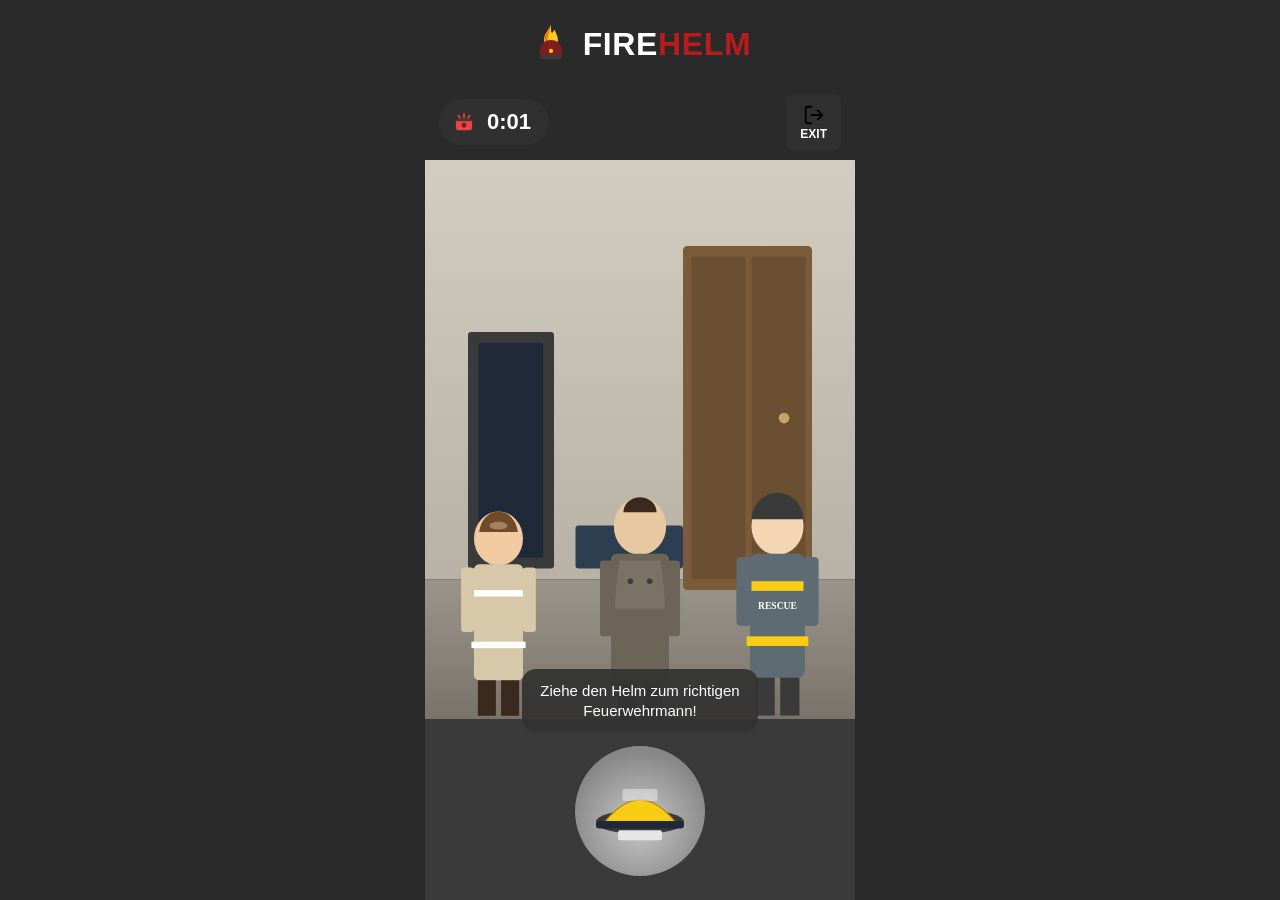
==== game.html @ 9e1a70ca "Initial FIREHELM Web AR prototype 5-page static site implementing the Figma flow as a timed drag-the" ====
<!DOCTYPE html>
<html lang="de">
<head>
  <meta charset="UTF-8">
  <meta name="viewport" content="width=device-width, initial-scale=1, viewport-fit=cover">
  <meta name="theme-color" content="#2a2a2a">
  <title>FIREHELM — Spiel</title>
  <link rel="stylesheet" href="css/theme.css">
  <link rel="stylesheet" href="css/layout.css">
  <link rel="stylesheet" href="css/game.css">
</head>
<body>
  <main class="page game-shell">
    <header class="brand-header">
      <img src="assets/icons/logo.svg" alt="" class="brand-header__logo">
      <div class="brand-header__wordmark"><span class="fire">FIRE</span><span class="helm">HELM</span></div>
    </header>

    <div class="game-hud">
      <div class="timer-chip">
        <img src="assets/icons/alarm.svg" alt="" class="timer-chip__icon">
        <span id="timer">0:00</span>
      </div>
      <button class="exit-btn" id="exit-btn">
        <img src="assets/icons/exit.svg" alt="" style="width:22px;height:22px;">
        <span>EXIT</span>
      </button>
    </div>

    <div class="scene" id="scene" style="background-image:url('assets/images/scene-bg.svg');">
      <div class="firefighter" data-id="third">
        <img src="assets/images/firefighter-third.svg" alt="" class="firefighter__sprite">
      </div>
      <div class="firefighter" data-id="vintage">
        <img src="assets/images/firefighter-vintage.svg" alt="" class="firefighter__sprite">
      </div>
      <div class="firefighter" data-id="modern">
        <img src="assets/images/firefighter-modern.svg" alt="" class="firefighter__sprite">
      </div>
      <div class="korrekt-banner" id="korrekt" hidden>KORREKT</div>
    </div>

    <div class="dock" id="dock">
      <div class="dock__caption">Ziehe den Helm zum richtigen<br>Feuerwehrmann!</div>
      <div class="draggable" id="draggable">
        <img id="drag-thumb" src="assets/images/helm_gelb.svg" alt="">
      </div>
    </div>

    <div class="weiter-bar" id="weiter-bar" hidden>
      <button class="btn-primary" id="weiter-btn">WEITER</button>
    </div>
  </main>

  <div class="modal-backdrop" id="infobox" hidden>
    <div class="infobox">
      <h2 id="info-title"></h2>
      <dl id="info-rows"></dl>
      <a id="info-ar" rel="ar" href="" class="ar-cta">
        <img src="" alt="" style="display:none;">
        In AR ansehen
      </a>
      <button class="btn-secondary" style="width:100%;margin-top:12px;font-size:15px;padding:10px;" onclick="document.getElementById('infobox').hidden=true;">Schließen</button>
    </div>
  </div>

  <div class="modal-backdrop" id="leave-modal" hidden>
    <div class="modal">
      <h2>Willst du das Spiel<br>wirklich abbrechen?</h2>
      <div class="modal-actions">
        <button class="btn-primary" id="leave-confirm">BESTÄTIGEN</button>
        <button class="btn-secondary" id="leave-cancel">ABBRECHEN</button>
      </div>
    </div>
  </div>

  <script type="module" src="js/game.js"></script>
</body>
</html>
---- css/theme.css ----
:root {
  --bg: #2a2a2a;
  --surface: #3a3a3a;
  --surface-2: #4a4a4a;
  --text: #ffffff;
  --text-muted: #b0b0b0;
  --primary: #b91c1c;
  --primary-hover: #991b1b;
  --accent-yellow: #facc15;
  --accent-bronze: #c08a3e;
  --success: #22c55e;
  --radius-sm: 8px;
  --radius-md: 14px;
  --radius-lg: 22px;
  --shadow-md: 0 4px 16px rgba(0, 0, 0, 0.4);
  --font-sans: -apple-system, BlinkMacSystemFont, "Segoe UI", Roboto, "Helvetica Neue", Arial, sans-serif;
}

* {
  box-sizing: border-box;
  margin: 0;
  padding: 0;
}

html, body {
  height: 100%;
  background: var(--bg);
  color: var(--text);
  font-family: var(--font-sans);
  -webkit-font-smoothing: antialiased;
  overscroll-behavior: none;
}

body {
  min-height: 100dvh;
  display: flex;
  flex-direction: column;
}

button {
  font-family: inherit;
  font-weight: 700;
  border: none;
  cursor: pointer;
  color: var(--text);
  background: var(--surface);
  border-radius: var(--radius-md);
  padding: 16px 24px;
  font-size: 18px;
  transition: transform 0.08s ease, background 0.15s ease;
}

button:active {
  transform: scale(0.97);
}

.btn-primary {
  background: var(--primary);
  font-size: 22px;
  letter-spacing: 0.04em;
}

.btn-primary:hover {
  background: var(--primary-hover);
}

.btn-secondary {
  background: var(--surface-2);
}

a {
  color: inherit;
  text-decoration: none;
}

input[type="text"] {
  font-family: inherit;
  font-size: 18px;
  padding: 18px 20px;
  background: transparent;
  border: 1.5px solid var(--text-muted);
  border-radius: var(--radius-md);
  color: var(--text);
  width: 100%;
  outline: none;
}

input[type="text"]:focus {
  border-color: var(--text);
}
---- css/layout.css ----
.page {
  flex: 1;
  display: flex;
  flex-direction: column;
  width: 100%;
  max-width: 430px;
  margin: 0 auto;
  background: var(--bg);
}

.brand-header {
  display: flex;
  align-items: center;
  justify-content: center;
  gap: 10px;
  padding: 22px 16px 18px;
  background: var(--bg);
}

.brand-header__logo {
  width: 44px;
  height: 44px;
}

.brand-header__wordmark {
  font-size: 32px;
  font-weight: 900;
  letter-spacing: 0.02em;
}

.brand-header__wordmark .fire { color: var(--text); }
.brand-header__wordmark .helm { color: var(--primary); }

.page-content {
  flex: 1;
  display: flex;
  flex-direction: column;
  padding: 0 20px 24px;
}

.page-actions {
  padding: 16px 20px 28px;
}

.page-actions .btn-primary {
  width: 100%;
}

.modal-backdrop {
  position: fixed;
  inset: 0;
  background: rgba(0, 0, 0, 0.7);
  display: flex;
  align-items: center;
  justify-content: center;
  padding: 20px;
  z-index: 100;
}

.modal-backdrop[hidden] {
  display: none;
}

.modal {
  background: var(--surface);
  border-radius: var(--radius-lg);
  padding: 28px 24px;
  width: 100%;
  max-width: 380px;
  box-shadow: var(--shadow-md);
}

.modal h2 {
  font-size: 22px;
  font-weight: 800;
  margin-bottom: 18px;
  text-align: center;
  line-height: 1.25;
}

.modal-actions {
  display: flex;
  gap: 12px;
  margin-top: 22px;
}

.modal-actions button {
  flex: 1;
  padding: 14px 12px;
  font-size: 16px;
}

.text-link {
  color: var(--text-muted);
  font-size: 14px;
  text-align: center;
  display: block;
  padding: 12px;
  text-decoration: underline;
}
---- css/game.css ----
/* Home — leaderboard */
.tagline {
  text-align: center;
  font-size: 14px;
  color: var(--text-muted);
  margin-top: -4px;
  margin-bottom: 8px;
}

.leaderboard {
  background: transparent;
  padding: 0 8px;
}

.leaderboard h1 {
  text-align: center;
  font-size: 26px;
  font-weight: 800;
  margin: 12px 0 6px;
}

.leaderboard__list {
  list-style: none;
  margin: 14px auto 18px;
  padding: 0;
  display: grid;
  gap: 6px;
  max-width: 280px;
}

.leaderboard__list li {
  display: grid;
  grid-template-columns: 32px 1fr;
  align-items: baseline;
  font-size: 18px;
  font-weight: 700;
  gap: 6px;
}

.leaderboard__list li .rank {
  text-align: right;
  color: var(--text);
}

.leaderboard__list li.you .name { color: var(--text); }
.leaderboard__list li:nth-child(1) .name { color: var(--accent-yellow); }
.leaderboard__list li:nth-child(2) .name { color: var(--text-muted); }
.leaderboard__list li:nth-child(3) .name { color: var(--accent-bronze); }

.tagline-strong {
  text-align: center;
  margin: 22px 0 14px;
  color: var(--text-muted);
  font-size: 15px;
}

/* Intro */
.intro-stage {
  position: relative;
  flex: 1;
  background: #1a1a1a;
  background-size: cover;
  background-position: center;
  display: flex;
  align-items: flex-end;
  justify-content: center;
  padding: 24px 20px 28px;
  min-height: 540px;
}

.intro-card {
  background: rgba(20, 20, 20, 0.78);
  backdrop-filter: blur(6px);
  border-radius: var(--radius-lg);
  padding: 22px 24px;
  text-align: center;
  width: 100%;
  font-size: 18px;
  line-height: 1.45;
}

.intro-card p { margin-bottom: 12px; font-weight: 600; }
.intro-card p:last-child { margin-bottom: 0; }

/* Game */
.game-shell {
  flex: 1;
  display: flex;
  flex-direction: column;
  position: relative;
  user-select: none;
}

.game-hud {
  display: flex;
  align-items: center;
  justify-content: space-between;
  padding: 10px 14px;
  position: relative;
  z-index: 5;
}

.timer-chip {
  display: inline-flex;
  align-items: center;
  gap: 10px;
  background: rgba(50, 50, 50, 0.8);
  padding: 10px 18px 10px 12px;
  border-radius: 999px;
  font-weight: 800;
  font-size: 22px;
  font-variant-numeric: tabular-nums;
}

.timer-chip__icon { width: 26px; height: 26px; }

.exit-btn {
  background: rgba(50, 50, 50, 0.8);
  padding: 10px 14px;
  border-radius: var(--radius-sm);
  font-weight: 800;
  font-size: 12px;
  display: flex;
  flex-direction: column;
  align-items: center;
  gap: 2px;
  line-height: 1;
}

.exit-btn svg { width: 22px; height: 22px; }

.scene {
  position: relative;
  flex: 1;
  background: #1a1a1a;
  background-size: cover;
  background-position: center;
  min-height: 480px;
  overflow: hidden;
}

.firefighter {
  position: absolute;
  bottom: 0;
  width: 30%;
  display: flex;
  flex-direction: column;
  align-items: center;
  pointer-events: none;
}

.firefighter[data-id="modern"]  { right: 2%;  width: 32%; }
.firefighter[data-id="vintage"] { left: 34%;  width: 32%; }
.firefighter[data-id="third"]   { left: 2%;   width: 30%; }

.firefighter__sprite {
  width: 100%;
  display: block;
}

.placed-item {
  position: absolute;
  width: 28%;
  pointer-events: auto;
  z-index: 3;
}

.placed-item__info-btn {
  position: absolute;
  top: -10px;
  right: -10px;
  background: rgba(0, 0, 0, 0.85);
  width: 36px;
  height: 36px;
  border-radius: 50%;
  display: flex;
  align-items: center;
  justify-content: center;
  border: 2px solid var(--text);
  font-weight: 900;
  font-style: italic;
  font-family: Georgia, serif;
}

.placed-item__info-btn svg { width: 18px; height: 18px; color: var(--text); }

.dock {
  background: var(--surface);
  padding: 14px 20px 24px;
  display: flex;
  flex-direction: column;
  gap: 14px;
  align-items: center;
  position: relative;
  z-index: 2;
}

.dock__caption {
  background: rgba(50, 50, 50, 0.92);
  border-radius: var(--radius-md);
  padding: 12px 18px;
  text-align: center;
  font-size: 15px;
  line-height: 1.3;
  margin: -64px auto 0;
  position: relative;
  width: max-content;
  max-width: 100%;
}

.draggable {
  width: 130px;
  height: 130px;
  border-radius: 50%;
  background: radial-gradient(circle at 50% 60%, #c8c8c8 0%, #888 70%);
  display: flex;
  align-items: center;
  justify-content: center;
  touch-action: none;
  -webkit-user-drag: none;
  user-select: none;
}

.draggable img {
  width: 110px;
  height: 110px;
  object-fit: contain;
  pointer-events: none;
}

.draggable.dragging {
  position: fixed;
  z-index: 50;
  pointer-events: none;
  transform: translate(-50%, -50%) scale(1.05);
}

.draggable.shake {
  animation: shake 0.35s;
}

@keyframes shake {
  0%, 100% { transform: translateX(0); }
  20% { transform: translateX(-10px); }
  40% { transform: translateX(10px); }
  60% { transform: translateX(-6px); }
  80% { transform: translateX(6px); }
}

.korrekt-banner {
  position: absolute;
  top: 50%;
  left: 0;
  right: 0;
  transform: translateY(-50%);
  background: rgba(34, 197, 94, 0.25);
  text-align: center;
  padding: 28px 0;
  font-size: 56px;
  font-weight: 900;
  letter-spacing: 0.06em;
  color: var(--success);
  text-shadow: 0 0 18px rgba(34, 197, 94, 0.5);
  z-index: 4;
}

.korrekt-banner[hidden] { display: none; }

.weiter-bar {
  background: var(--surface);
  padding: 14px 20px 24px;
}

.weiter-bar[hidden] { display: none; }

.weiter-bar .btn-primary { width: 100%; }

/* Infobox modal */
.infobox {
  background: var(--text);
  color: #111;
  border-radius: var(--radius-lg);
  padding: 26px 24px;
  width: 100%;
  max-width: 380px;
}

.infobox h2 {
  font-size: 22px;
  font-weight: 900;
  margin-bottom: 14px;
  text-align: left;
  color: #111;
}

.infobox dl {
  display: grid;
  gap: 10px;
  font-size: 16px;
  line-height: 1.4;
  margin-bottom: 18px;
}

.infobox dt { font-weight: 800; display: inline; }
.infobox dd { display: inline; margin-left: 6px; }
.infobox .row { display: block; }

.infobox .ar-cta {
  display: block;
  width: 100%;
  background: var(--primary);
  color: var(--text);
  text-align: center;
  padding: 14px;
  border-radius: var(--radius-md);
  font-weight: 800;
  margin-top: 8px;
}

/* Finish */
.finish {
  flex: 1;
  display: flex;
  flex-direction: column;
  align-items: center;
  justify-content: center;
  padding: 24px;
  text-align: center;
  gap: 18px;
}

.finish__title {
  font-size: 46px;
  font-weight: 900;
  line-height: 1.05;
}

.finish__trophy { font-size: 64px; }

.finish__label {
  font-size: 12px;
  letter-spacing: 0.18em;
  color: var(--text-muted);
}

.finish__time {
  font-size: 56px;
  font-weight: 900;
  font-variant-numeric: tabular-nums;
}

.finish__rank {
  font-size: 56px;
  font-weight: 900;
  color: var(--accent-yellow);
}

.finish .btn-primary {
  width: 100%;
  margin-top: 24px;
  font-size: 18px;
  line-height: 1.2;
}

/* Models showroom */
.models-grid {
  display: grid;
  gap: 18px;
  padding: 0 4px 24px;
}

.model-card {
  background: var(--surface);
  border-radius: var(--radius-lg);
  overflow: hidden;
  display: flex;
  flex-direction: column;
}

.model-card__poster {
  background: #1a1a1a;
  aspect-ratio: 4 / 3;
  display: flex;
  align-items: center;
  justify-content: center;
  font-size: 64px;
}

.model-card__body { padding: 18px 20px 20px; }
.model-card__title { font-size: 20px; font-weight: 800; margin-bottom: 4px; }
.model-card__desc { font-size: 14px; color: var(--text-muted); margin-bottom: 14px; line-height: 1.4; }

.model-card__ar {
  display: block;
  background: var(--primary);
  color: var(--text);
  text-align: center;
  padding: 14px;
  border-radius: var(--radius-md);
  font-weight: 800;
  font-size: 16px;
}
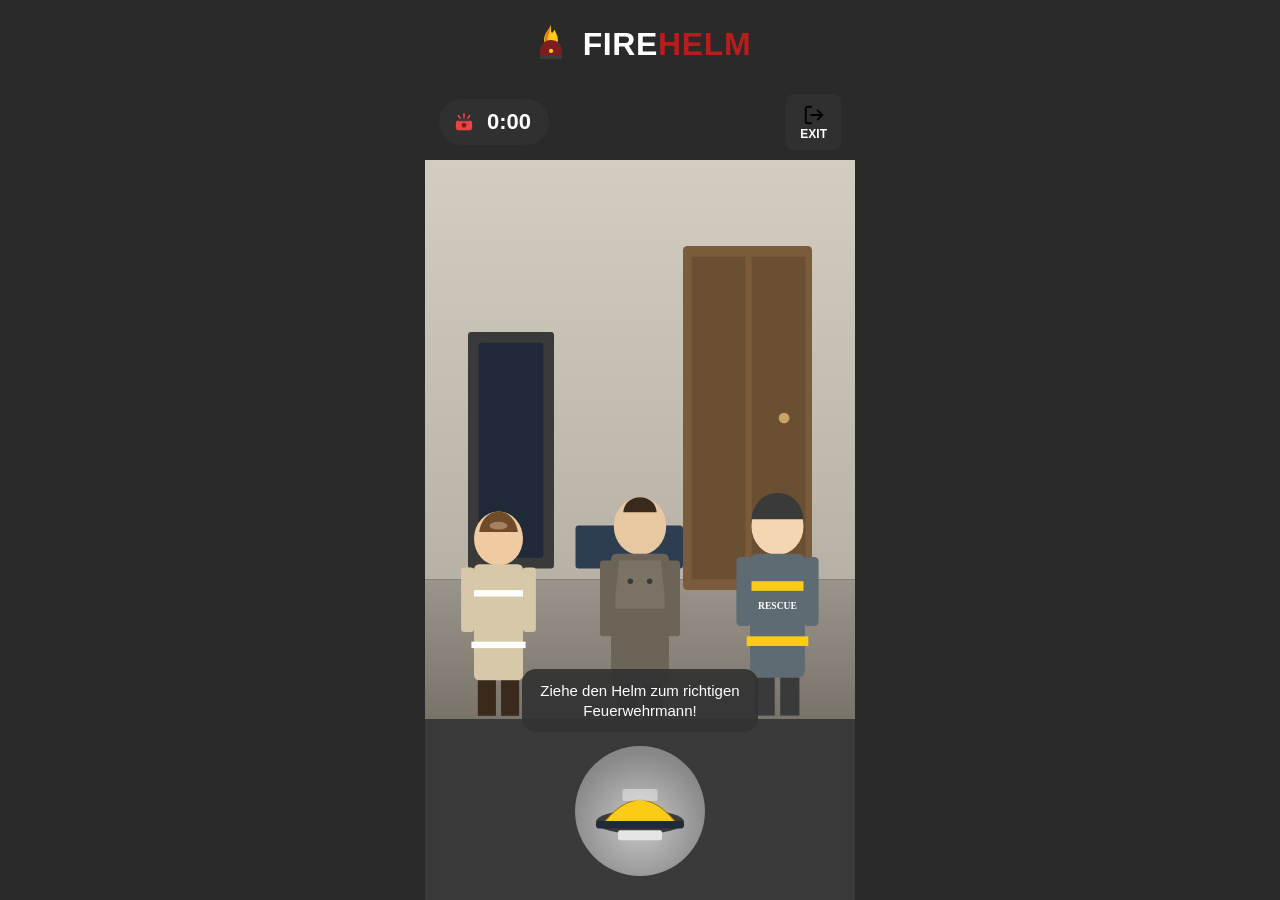
==== commit 1d9e82c9: "Render real 3D models inline + scrollable 20-entry leaderboard Adds a Three.js USDZLoader-based view" ====
--- a/game.html
+++ b/game.html
@@ -8,6 +8,14 @@
   <link rel="stylesheet" href="css/theme.css">
   <link rel="stylesheet" href="css/layout.css">
   <link rel="stylesheet" href="css/game.css">
+  <script type="importmap">
+    {
+      "imports": {
+        "three": "https://unpkg.com/three@0.160.0/build/three.module.js",
+        "three/addons/": "https://unpkg.com/three@0.160.0/examples/jsm/"
+      }
+    }
+  </script>
 </head>
 <body>
   <main class="page game-shell">
--- a/css/game.css
+++ b/css/game.css
@@ -22,11 +22,21 @@
 .leaderboard__list {
   list-style: none;
   margin: 14px auto 18px;
-  padding: 0;
+  padding: 4px 8px;
   display: grid;
   gap: 6px;
   max-width: 280px;
-}
+  max-height: 280px;
+  overflow-y: auto;
+  scrollbar-width: thin;
+  scrollbar-color: var(--surface-2) transparent;
+  mask-image: linear-gradient(to bottom, transparent 0, #000 14px, #000 calc(100% - 18px), transparent 100%);
+  -webkit-mask-image: linear-gradient(to bottom, transparent 0, #000 14px, #000 calc(100% - 18px), transparent 100%);
+}
+
+.leaderboard__list::-webkit-scrollbar { width: 6px; }
+.leaderboard__list::-webkit-scrollbar-thumb { background: var(--surface-2); border-radius: 3px; }
+.leaderboard__list::-webkit-scrollbar-track { background: transparent; }
 
 .leaderboard__list li {
   display: grid;
@@ -386,6 +396,43 @@
   font-size: 64px;
 }
 
+.model-card__viewer {
+  background: linear-gradient(160deg, #1f1f1f 0%, #111 100%);
+  aspect-ratio: 1 / 1;
+  display: flex;
+  align-items: center;
+  justify-content: center;
+  position: relative;
+  overflow: hidden;
+}
+
+.model-card__viewer canvas {
+  width: 100% !important;
+  height: 100% !important;
+  display: block;
+  touch-action: none;
+}
+
+.viewer-loading {
+  display: flex;
+  flex-direction: column;
+  align-items: center;
+  gap: 10px;
+  color: var(--text-muted);
+  font-size: 13px;
+}
+
+.spinner {
+  width: 28px;
+  height: 28px;
+  border: 3px solid var(--surface-2);
+  border-top-color: var(--primary);
+  border-radius: 50%;
+  animation: spin 0.85s linear infinite;
+}
+
+@keyframes spin { to { transform: rotate(360deg); } }
+
 .model-card__body { padding: 18px 20px 20px; }
 .model-card__title { font-size: 20px; font-weight: 800; margin-bottom: 4px; }
 .model-card__desc { font-size: 14px; color: var(--text-muted); margin-bottom: 14px; line-height: 1.4; }
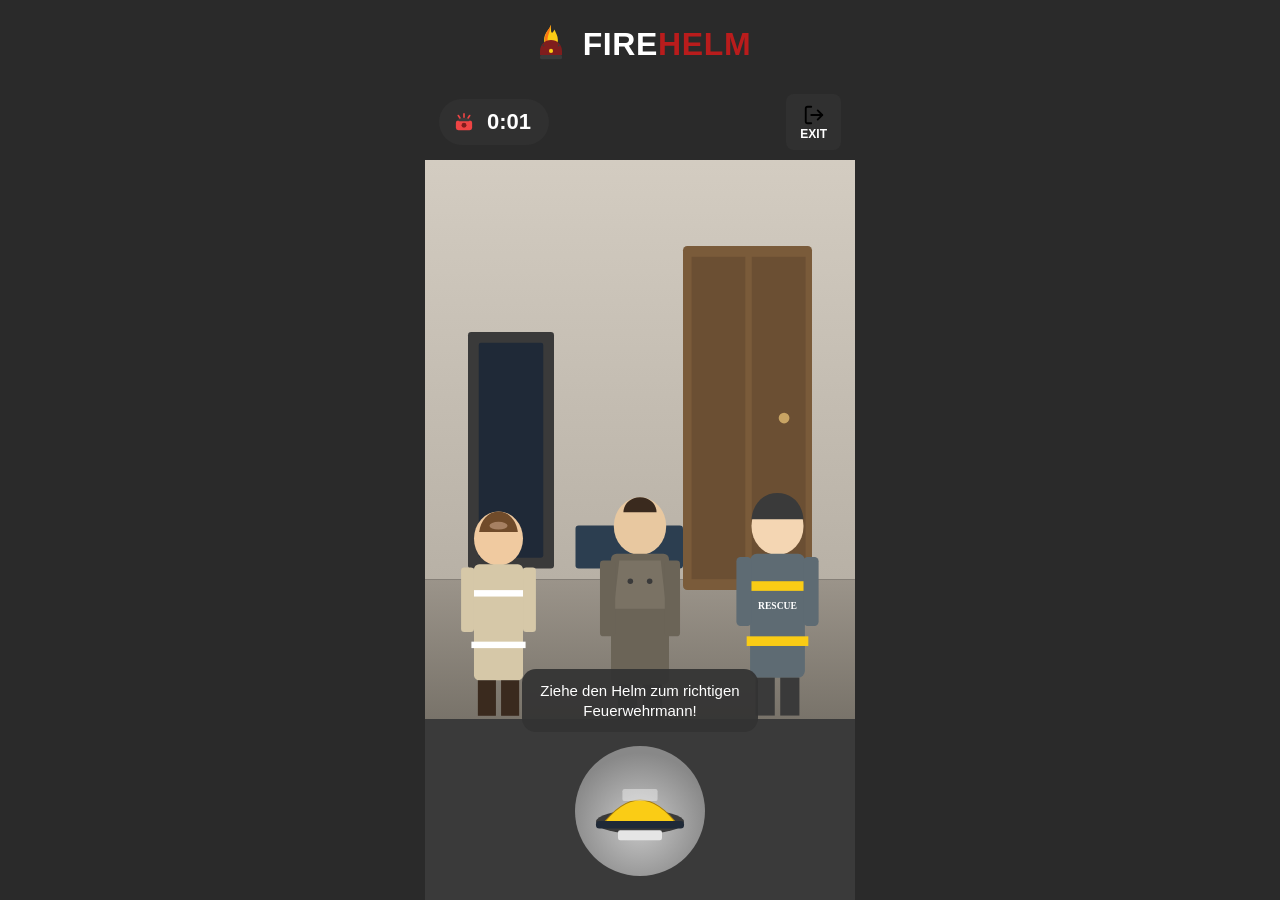
==== commit bd6f537e: "Revert broken inline USDZ viewers; add Blender GLB export script Three.js USDZLoader does not reliab" ====
--- a/game.html
+++ b/game.html
@@ -8,14 +8,6 @@
   <link rel="stylesheet" href="css/theme.css">
   <link rel="stylesheet" href="css/layout.css">
   <link rel="stylesheet" href="css/game.css">
-  <script type="importmap">
-    {
-      "imports": {
-        "three": "https://unpkg.com/three@0.160.0/build/three.module.js",
-        "three/addons/": "https://unpkg.com/three@0.160.0/examples/jsm/"
-      }
-    }
-  </script>
 </head>
 <body>
   <main class="page game-shell">
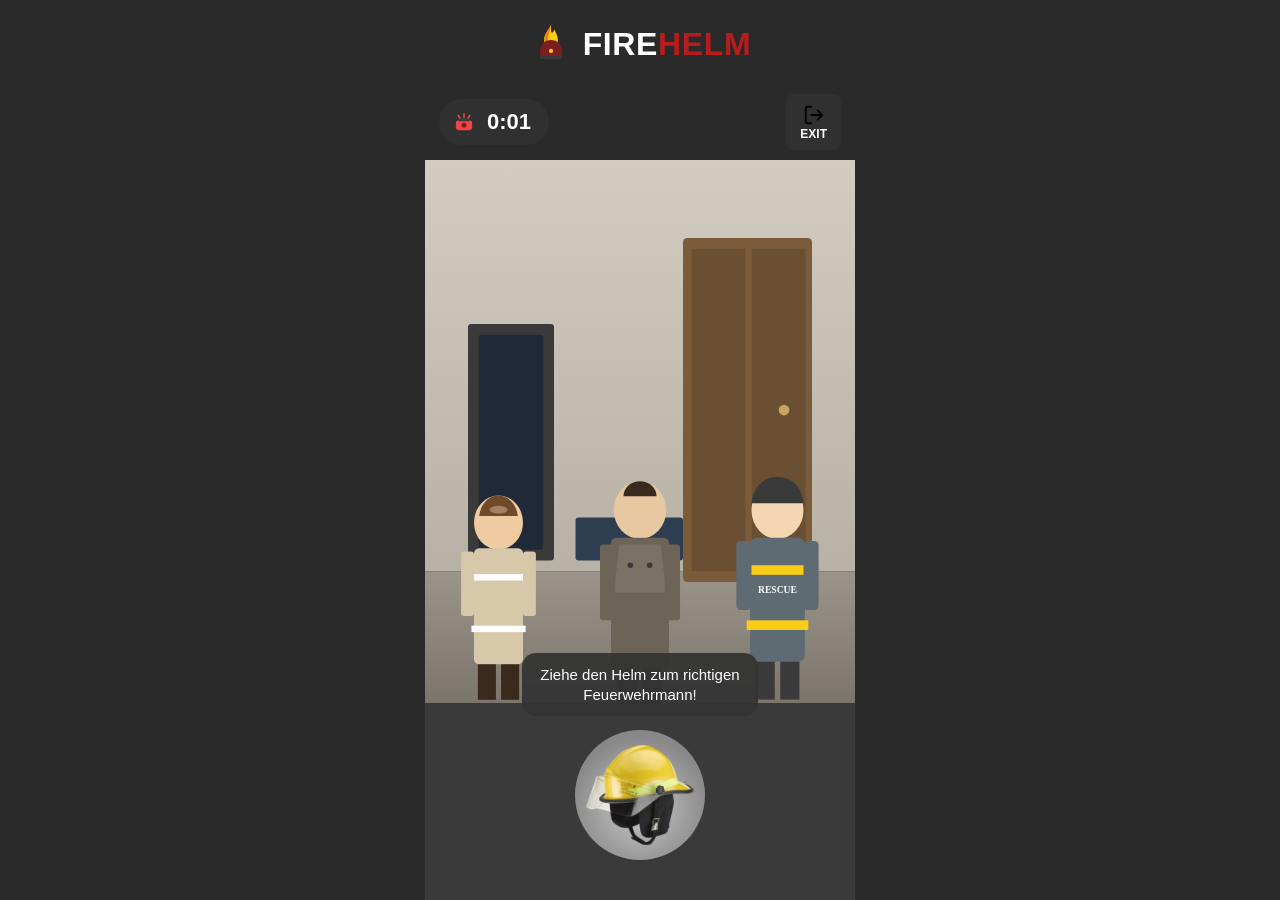
==== commit 19e5ac9f: "Add gasmaske.jpeg preview; +5s penalty on wrong firefighter" ====
--- a/game.html
+++ b/game.html
@@ -38,6 +38,7 @@
         <img src="assets/images/firefighter-modern.svg" alt="" class="firefighter__sprite">
       </div>
       <div class="korrekt-banner" id="korrekt" hidden>KORREKT</div>
+      <div class="penalty-banner" id="penalty" hidden>+5s</div>
     </div>
 
     <div class="dock" id="dock">
--- a/css/layout.css
+++ b/css/layout.css
@@ -39,7 +39,7 @@
 }
 
 .page-actions {
-  padding: 16px 20px 28px;
+  padding: 16px 20px max(40px, calc(20px + env(safe-area-inset-bottom)));
 }
 
 .page-actions .btn-primary {
--- a/css/game.css
+++ b/css/game.css
@@ -69,14 +69,26 @@
   position: relative;
   flex: 1;
   background: #1a1a1a;
-  background-size: cover;
-  background-position: center;
   display: flex;
   align-items: flex-end;
   justify-content: center;
   padding: 24px 20px 28px;
   min-height: 540px;
-}
+  overflow: hidden;
+}
+
+.intro-hero {
+  position: absolute;
+  top: 8%;
+  left: 50%;
+  transform: translateX(-50%);
+  width: 55%;
+  max-width: 240px;
+  filter: drop-shadow(0 8px 32px rgba(0, 0, 0, 0.6));
+  z-index: 1;
+}
+
+.intro-card { position: relative; z-index: 2; }
 
 .intro-card {
   background: rgba(20, 20, 20, 0.78);
@@ -172,7 +184,11 @@
   position: absolute;
   width: 28%;
   pointer-events: auto;
-  z-index: 3;
+  z-index: 10;
+}
+
+.placed-item img {
+  filter: drop-shadow(0 6px 12px rgba(0, 0, 0, 0.4));
 }
 
 .placed-item__info-btn {
@@ -196,7 +212,7 @@
 
 .dock {
   background: var(--surface);
-  padding: 14px 20px 24px;
+  padding: 14px 20px max(40px, calc(20px + env(safe-area-inset-bottom)));
   display: flex;
   flex-direction: column;
   gap: 14px;
@@ -259,26 +275,51 @@
 
 .korrekt-banner {
   position: absolute;
-  top: 50%;
-  left: 0;
-  right: 0;
-  transform: translateY(-50%);
-  background: rgba(34, 197, 94, 0.25);
-  text-align: center;
-  padding: 28px 0;
-  font-size: 56px;
-  font-weight: 900;
-  letter-spacing: 0.06em;
-  color: var(--success);
-  text-shadow: 0 0 18px rgba(34, 197, 94, 0.5);
-  z-index: 4;
+  top: 16px;
+  left: 50%;
+  transform: translateX(-50%);
+  background: rgba(34, 197, 94, 0.92);
+  color: #fff;
+  padding: 10px 32px;
+  border-radius: 999px;
+  font-size: 22px;
+  font-weight: 900;
+  letter-spacing: 0.08em;
+  text-shadow: none;
+  box-shadow: 0 4px 18px rgba(34, 197, 94, 0.45);
+  z-index: 6;
+  animation: korrekt-pop 0.32s cubic-bezier(0.18, 0.89, 0.32, 1.28);
+}
+
+@keyframes korrekt-pop {
+  from { opacity: 0; transform: translateX(-50%) scale(0.6); }
+  to   { opacity: 1; transform: translateX(-50%) scale(1); }
 }
 
 .korrekt-banner[hidden] { display: none; }
+
+.penalty-banner {
+  position: absolute;
+  top: 16px;
+  left: 50%;
+  transform: translateX(-50%);
+  background: rgba(239, 68, 68, 0.92);
+  color: #fff;
+  padding: 10px 32px;
+  border-radius: 999px;
+  font-size: 22px;
+  font-weight: 900;
+  letter-spacing: 0.08em;
+  box-shadow: 0 4px 18px rgba(239, 68, 68, 0.45);
+  z-index: 6;
+  animation: korrekt-pop 0.32s cubic-bezier(0.18, 0.89, 0.32, 1.28);
+}
+
+.penalty-banner[hidden] { display: none; }
 
 .weiter-bar {
   background: var(--surface);
-  padding: 14px 20px 24px;
+  padding: 14px 20px max(40px, calc(20px + env(safe-area-inset-bottom)));
 }
 
 .weiter-bar[hidden] { display: none; }
